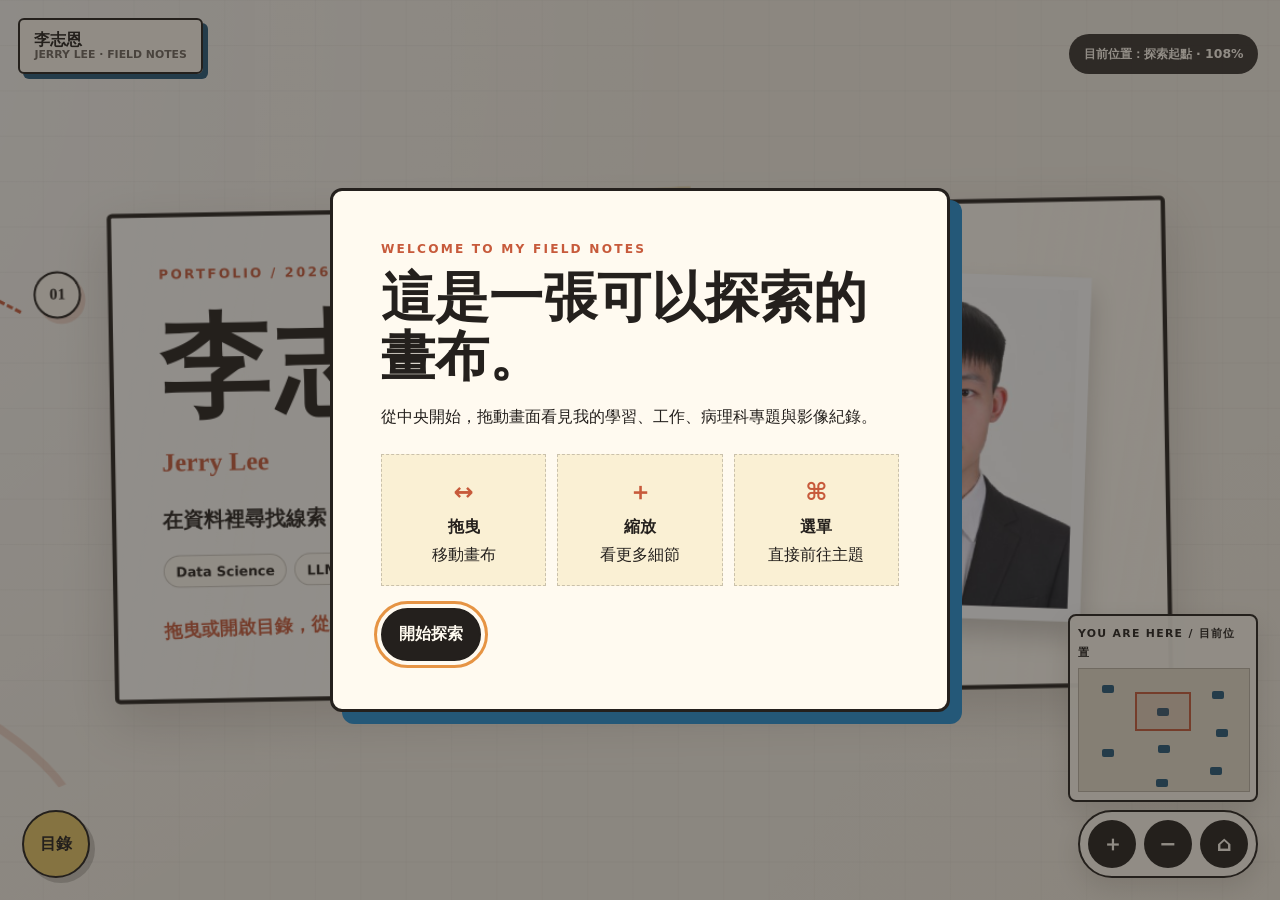
==== index.html @ 6b8eff3b "Update index.html" ====
<!doctype html>
<html lang="zh-Hant-TW" class="no-js">
  <head>
    <meta charset="utf-8">
    <meta name="viewport" content="width=device-width, initial-scale=1, viewport-fit=cover">
    <meta name="description" content="李志恩的個人作品網站，收錄資料科學、病理科 RAG 與 AI Agent 專題、工作經歷、ICDL 證照、攝影及空拍作品。">
    <meta name="theme-color" content="#f2ecde">
    <meta property="og:type" content="website">
    <meta property="og:locale" content="zh_TW">
    <meta property="og:title" content="李志恩｜資料科學、病理 RAG 與影像紀錄">
    <meta property="og:description" content="在一張自由探索的研究筆記中，認識李志恩的資料科學專題、經歷與攝影作品。">
    <meta property="og:url" content="https://jerrylee00125.github.io/myweb/">
    <meta property="og:image" content="https://jerrylee00125.github.io/myweb/images/og-portfolio.png">
    <meta name="twitter:card" content="summary_large_image">
    <title>李志恩｜自由探索筆記</title>
    <link rel="icon" href="images/icon.png" type="image/png">
    <link rel="preload" href="images/pic01.jpg" as="image">
    <link rel="stylesheet" href="assets/css/site.css">
    <script>document.documentElement.classList.remove('no-js');document.documentElement.classList.add('js');</script>
  </head>
  <body class="canvas-page">
    <a class="skip-link" href="#canvas-world">跳至主要內容</a>

    <noscript>
      <div class="hero-note" role="note">JavaScript 目前未啟用，以下內容會改以一般閱讀順序呈現。</div>
    </noscript>

    <div class="intro-modal" data-intro-modal role="dialog" aria-modal="true" aria-labelledby="intro-title" aria-hidden="true" inert>
      <section class="intro-card">
        <p class="eyebrow">Welcome to my field notes</p>
        <h2 id="intro-title">這是一張可以探索的畫布。</h2>
        <p>從中央開始，拖動畫面看見我的學習、工作、病理科專題與影像紀錄。</p>
        <div class="intro-gestures" aria-label="操作方式">
          <div><strong aria-hidden="true">↔</strong><span><b>拖曳</b><br>移動畫布</span></div>
          <div><strong aria-hidden="true">＋</strong><span><b>縮放</b><br>看更多細節</span></div>
          <div><strong aria-hidden="true">⌘</strong><span><b>選單</b><br>直接前往主題</span></div>
        </div>
        <div class="intro-actions">
          <button class="primary" type="button" data-intro-start>開始探索</button>
        </div>
      </section>
    </div>

    <a class="canvas-chrome brand-badge" href="index.html" aria-label="回到李志恩個人網站首頁">
      <strong>李志恩<small>JERRY LEE · FIELD NOTES</small></strong>
    </a>
    <p class="canvas-chrome canvas-status" data-canvas-status aria-live="polite">目前位置：首頁</p>

    <button class="canvas-chrome menu-toggle" type="button" data-menu-toggle aria-controls="canvas-drawer" aria-expanded="false">
      <span>目錄</span>
    </button>

    <button class="drawer-backdrop" type="button" data-drawer-backdrop aria-label="關閉目錄"></button>
    <nav class="canvas-drawer" id="canvas-drawer" data-canvas-drawer aria-label="探索目錄" aria-hidden="true" inert>
      <div class="drawer-head">
        <div>
          <p class="eyebrow">INDEX / 目錄</p>
          <h2>想先看哪裡？</h2>
        </div>
        <button class="drawer-close" type="button" data-drawer-close aria-label="關閉目錄">×</button>
      </div>
      <ul class="drawer-links">
        <li><a href="index.html" data-focus-target="home">探索起點</a></li>
        <li><a href="#about" data-focus-target="about">關於我</a></li>
        <li><a href="#work" data-focus-target="work">工作經歷</a></li>
        <li><a href="#credentials" data-focus-target="credentials">專業證照</a></li>
        <li><a href="#project" data-focus-target="project">病理科 RAG 專題</a></li>
        <li><a href="#photo" data-focus-target="photo">攝影紀實</a></li>
        <li><a href="#drone" data-focus-target="drone">空拍紀實</a></li>
        <li><a href="#contact" data-focus-target="contact">聯絡方式</a></li>
      </ul>
      <p class="drawer-tip">也可以使用方向鍵移動，按 Home 回到中央；按 Esc 關閉這張目錄。</p>
    </nav>

    <aside class="canvas-chrome minimap" aria-label="畫布小地圖">
      <strong>YOU ARE HERE / 目前位置</strong>
      <div class="minimap-world" data-minimap-world>
        <span class="minimap-viewport" data-minimap-viewport aria-hidden="true"></span>
      </div>
    </aside>

    <div class="canvas-chrome canvas-controls" aria-label="畫布縮放控制">
      <button type="button" data-zoom-in aria-label="放大畫布">＋</button>
      <button type="button" data-zoom-out aria-label="縮小畫布">−</button>
      <button type="button" data-reset-view aria-label="回到探索起點">⌂</button>
    </div>

    <main class="canvas-app" id="main-content">
      <div class="canvas-viewport" data-canvas-viewport tabindex="0" aria-label="可拖曳與縮放的個人作品探索畫布。使用方向鍵移動，加減鍵縮放。">
        <div class="canvas-world" id="canvas-world" data-canvas-world>
          <div class="canvas-decoration deco-title" aria-hidden="true">DATA × PEOPLE × IMAGES</div>
          <div class="canvas-decoration deco-line one" aria-hidden="true"></div>
          <div class="canvas-decoration deco-line two" aria-hidden="true"></div>
          <div class="canvas-decoration deco-paperclip" aria-hidden="true"></div>
          <div class="canvas-decoration deco-grid-scrap" aria-hidden="true"></div>
          <div class="canvas-decoration deco-stamp" aria-hidden="true"><span>DATA</span><b>IMAGE</b><span>ARCHIVE</span></div>
          <div class="canvas-decoration deco-ruler" aria-hidden="true"></div>
          <div class="canvas-decoration deco-thread" aria-hidden="true"></div>
          <div class="canvas-decoration deco-tabs" aria-hidden="true"><span></span><span></span><span></span></div>

          <section class="canvas-node home-node" data-canvas-node="home" data-node-title="探索起點">
            <div class="canvas-card hero-card">
              <div>
                <p class="eyebrow">Portfolio / 2026</p>
                <h1>李志恩</h1>
                <p class="latin-name">Jerry Lee</p>
                <p class="lead">在資料裡尋找線索，在鏡頭裡留下風景。</p>
                <ul class="tag-list" aria-label="主要領域">
                  <li>Data Science</li>
                  <li>LLM / RAG</li>
                  <li>AI Agent</li>
                  <li>Photography</li>
                </ul>
                <p class="hand-note" style="margin-top: 1.25rem;">拖曳或開啟目錄，從任一方向開始探索 ↗</p>
              </div>
              <figure class="hero-portrait">
                <img src="images/pic01.jpg" width="400" height="500" alt="李志恩個人正面照">
              </figure>
            </div>
            <a class="route-arrow route-arrow--about" href="#about" data-focus-target="about" aria-label="下一站：關於我">
              <span class="route-number" aria-hidden="true">01</span><span class="route-pointer" aria-hidden="true"></span>
            </a>
          </section>

          <section class="canvas-node about-node" id="about" data-canvas-node="about" data-node-title="關於我">
            <aside class="sticky-note note-about" aria-label="個人小檔案">SMALL PROFILE<br>ISFJ · 大四<br>PUDS</aside>
            <div class="canvas-card">
              <p class="eyebrow">01 / ABOUT ME</p>
              <h2>關於我</h2>
              <div class="about-grid">
                <div>
                  <p><b>我的核心優勢：</b></p>
                  <ul class="strength-list">
                    <li>熟悉程式開發，也具備文書處理與美編排版能力。</li>
                    <li>主動挖掘新技術與問題的解答。</li>
                    <li>重視細節，以耐心與責任感完成任務。</li>
                    <li>樂於協助他人，提供穩定可靠的團隊支援。</li>
                  </ul>
                <div class="canvas-actions">
                    <a class="cta-link" href="about.html">翻開完整自我介紹 <span aria-hidden="true">→</span></a>
                  </div>
                </div>
              </div>
            </div>
            <a class="route-arrow route-arrow--work" href="#work" data-focus-target="work" aria-label="下一站：工作經歷">
              <span class="route-number" aria-hidden="true">02</span><span class="route-pointer" aria-hidden="true"></span>
            </a>
          </section>

          <section class="canvas-node work-node" id="work" data-canvas-node="work" data-node-title="工作經歷">
            <div class="canvas-decoration deco-field-label" aria-hidden="true"><span>FIELD NOTES</span><strong>2026</strong></div>
            <aside class="sticky-note note-work" aria-label="工作整理筆記">每一份資料都有它應該被好好整理的位置。</aside>
            <div class="canvas-card">
              <p class="eyebrow">02 / EXPERIENCE</p>
              <h2>工作經歷</h2>
              <div class="timeline-mini">
                <article>
                  <time datetime="2025-07">2025.07 — 2025.08</time>
                  <h3>潮州地政事務所</h3>
                  <p>2025 屏東縣公部門暑期工讀，進行地籍資料整理、檔案校對與掃描，共 320 小時。</p>
                </article>
                <article>
                  <time datetime="2025-09">2025.09 — NOW</time>
                  <h3>靜宜大學職涯發展暨產業促進處</h3>
                  <p>協助活動、文書編輯、海報設計、資料歸檔與經費統計。</p>
                </article>
                <article>
                  <time datetime="2026-07">2026.07 — 2026.08</time>
                  <h3>潮州地政事務所</h3>
                  <p>2026 屏東縣公部門暑期工讀，協助地籍資料整理、檔案掃描與修復，共 320 小時。</p>
                </article>
              </div>
              <div class="canvas-actions">
                <a class="cta-link" href="work.html">查看工作筆記 <span aria-hidden="true">→</span></a>
              </div>
            </div>
            <a class="route-arrow route-arrow--credentials" href="#credentials" data-focus-target="credentials" aria-label="下一站：專業證照">
              <span class="route-number" aria-hidden="true">03</span><span class="route-pointer" aria-hidden="true"></span>
            </a>
          </section>

          <section class="canvas-node credentials-node" id="credentials" data-canvas-node="credentials" data-node-title="專業證照">
            <div class="canvas-card">
              <p class="eyebrow">03 / CERTIFICATE</p>
              <h2>ICDL 證照</h2>
              <div class="cert-stack" aria-hidden="true">
                <img src="images/ICDL_WORD.jpg" width="597" height="840" alt="">
                <img src="images/ICDL_EXCEL.jpg" width="488" height="689" alt="">
                <img src="images/ICDL_PPT.jpg" width="591" height="838" alt="">
              </div>
              <ul class="plain-list">
                <li>Word Processing</li>
                <li>Spreadsheets</li>
                <li>Presentation</li>
              </ul>
              <div class="canvas-actions">
                <a class="cta-link" href="icdl.html">檢視三張證照 <span aria-hidden="true">→</span></a>
              </div>
            </div>
            <a class="route-arrow route-arrow--project" href="#project" data-focus-target="project" aria-label="下一站：病理科專題">
              <span class="route-number" aria-hidden="true">04</span><span class="route-pointer" aria-hidden="true"></span>
            </a>
          </section>

          <section class="canvas-node project-node" id="project" data-canvas-node="project" data-node-title="病理科 RAG 專題" data-focus-offset-x="105" data-focus-offset-y="-80">
            <aside class="sticky-note note-two" aria-label="目前專注方向">
              CURRENT FOCUS<br><br>
              LLM + RAG + AI Agent<br>
              病理科檢索問答輔助系統
            </aside>
            <div class="canvas-card project-grid">
              <div>
                <p class="eyebrow">04 / GRADUATION PROJECT · IN PROGRESS</p>
                <h2>病理科檢索問答<br>輔助系統</h2>
                <p>本專題結合 RAG 檢索問答與 AI Agent，協助醫院病理科快速查找流程、表單與儀器資料。使用者只要用日常語言提問，系統會自動判斷需求、搜尋相關文件，並附上資料來源。</p>
                <ul class="tag-list" aria-label="專題技術">
                  <li>LLM</li><li>RAG</li><li>LangChain</li><li>AI Agent</li><li>Pathology</li>
                </ul>
                <div class="canvas-actions">
                  <a class="cta-link" href="https://github.com/Jerry-Lee-0125/RAG_Agent" target="_blank" rel="noopener noreferrer">前往 GitHub 專題 <span aria-hidden="true">↗</span></a>
                </div>
              </div>
            </div>
            <a class="route-arrow route-arrow--photo" href="#photo" data-focus-target="photo" aria-label="下一站：攝影紀實">
              <span class="route-number" aria-hidden="true">05</span><span class="route-pointer" aria-hidden="true"></span>
            </a>
          </section>

          <section class="canvas-node photo-node" id="photo" data-canvas-node="photo" data-node-title="攝影紀實">
            <div class="film-decoration photo-film-strip" aria-hidden="true">
              <span class="film-frame"></span>
              <span class="film-frame"></span>
              <span class="film-frame"></span>
            </div>
            <aside class="sticky-note note-photo" aria-label="攝影觀察筆記">LIGHT · PLACE · MOMENT</aside>
            <div class="canvas-card">
              <p class="eyebrow">05 / PHOTOGRAPHY</p>
              <h2>攝影紀實</h2>
              <p>平常除了寫程式，最喜歡的就是拿起相機四處拍照。這對我來說不只是興趣，更是一種觀察生活的方法。</p>
              <div class="photo-collage" aria-label="攝影作品精選">
                <img src="images/photo/005.jpg" width="333" height="500" loading="lazy" decoding="async" alt="攝影作品精選一">
                <img src="images/photo/011.jpg" width="500" height="750" loading="lazy" decoding="async" alt="攝影作品精選二">
                <img src="images/photo/016.jpg" width="333" height="500" loading="lazy" decoding="async" alt="攝影作品精選三">
              </div>
              <div class="canvas-actions">
                <a class="cta-link" href="photo.html">打開攝影作品 <span aria-hidden="true">→</span></a>
              </div>
            </div>
            <a class="route-arrow route-arrow--drone" href="#drone" data-focus-target="drone" aria-label="下一站：空拍紀實">
              <span class="route-number" aria-hidden="true">06</span><span class="route-pointer" aria-hidden="true"></span>
            </a>
          </section>

          <section class="canvas-node drone-node" id="drone" data-canvas-node="drone" data-node-title="空拍紀實">
            <div class="film-decoration film-tail" aria-hidden="true"><span></span><span></span><span></span><span></span></div>
            <aside class="sticky-note note-drone" aria-label="空拍觀察筆記">FROM ABOVE<br>換一個高度，看見熟悉的家鄉。</aside>
            <div class="canvas-card drone-card">
              <p class="eyebrow">06 / DRONE DOCUMENTARY</p>
              <h2>空拍紀實：<br>瞰見屏東</h2>
              <img class="drone-cover" src="images/pic05.jpg" width="889" height="500" loading="lazy" decoding="async" alt="空拍視角下的大鵬灣跨海大橋">
              <p>大學通識課〈無人機生態影像解析〉的成果。身為屏東人，我想用不一樣的角度看看家鄉。</p>
              <div class="canvas-actions">
                <a class="cta-link" href="drone_photography.html">閱讀空拍紀實 <span aria-hidden="true">→</span></a>
                <a class="text-link" href="https://youtu.be/XSK-LFojM4U?si=S8cscZqpw8Ih3vBh" target="_blank" rel="noopener noreferrer">觀看空拍影片 ↗</a>
              </div>
            </div>
            <a class="route-arrow route-arrow--contact" href="#contact" data-focus-target="contact" aria-label="下一站：聯絡方式">
              <span class="route-number" aria-hidden="true">07</span><span class="route-pointer" aria-hidden="true"></span>
            </a>
          </section>

          <section class="canvas-node contact-node" id="contact" data-canvas-node="contact" data-node-title="聯絡方式">
            <div class="canvas-card contact-grid">
              <div>
                <p class="eyebrow">07 / CONTACT</p>
                <h2>聯絡我</h2>
                <ul class="contact-list">
                  <li><span class="icon" aria-hidden="true">⌂</span><span>433303 臺中市沙鹿區臺灣大道 7 段 200 號 思高學苑<br>BOSCO Hall, 200, Sec. 7, Taiwan Boulevard, Shalu Dist., Taichung City 433303 Taiwan</span></li>
                  <li><span class="icon" aria-hidden="true">☎</span><a href="tel:+886911805297">0911-805-297</a></li>
                  <li><span class="icon" aria-hidden="true">✉</span><span><a href="mailto:lzhien85@gmail.com">lzhien85@gmail.com</a><br><a href="mailto:s1120566@o365st.pu.edu.tw">s1120566@o365st.pu.edu.tw</a></span></li>
                </ul>
              </div>
              <div>
                <p class="hand-note">Let's connect!</p>
                <ul class="social-list" style="margin-top:1rem;">
                  <li><a href="https://www.facebook.com/profile.php?id=100008253257148" target="_blank" rel="noopener noreferrer">Facebook <span aria-hidden="true">↗</span></a></li>
                  <li><a href="https://www.instagram.com/lzhien_0125/" target="_blank" rel="noopener noreferrer">Instagram <span aria-hidden="true">↗</span></a></li>
                  <li><a href="https://github.com/Jerry-Lee-0125" target="_blank" rel="noopener noreferrer">GitHub <span aria-hidden="true">↗</span></a></li>
                </ul>
                <p style="margin-top:2rem;color:var(--muted);font-size:.78rem;">© 2026 Jerry Lee.<br>Original portfolio design.</p>
              </div>
            </div>
          </section>
        </div>
      </div>
    </main>

    <script src="assets/js/site.js" defer></script>
  </body>
</html>
---- assets/css/site.css ----
:root {
  --paper: #f2ecde;
  --paper-light: #fffaf0;
  --ink: #24201d;
  --muted: #6f675f;
  --blue: #245878;
  --blue-deep: #173d58;
  --orange: #c75a3b;
  --olive: #78805a;
  --yellow: #e7c867;
  --line: rgba(36, 32, 29, 0.22);
  --shadow: 0 18px 48px rgba(61, 47, 33, 0.18);
  --shadow-soft: 0 10px 24px rgba(61, 47, 33, 0.14);
  --sans: "Noto Sans TC", "PingFang TC", "Microsoft JhengHei", system-ui, sans-serif;
  --hand: "Segoe Print", "Klee One", "DFKai-SB", cursive;
  color-scheme: light;
}

*,
*::before,
*::after {
  box-sizing: border-box;
}

html {
  min-width: 320px;
  background: var(--paper);
  scroll-behavior: smooth;
}

body {
  margin: 0;
  color: var(--ink);
  font-family: var(--sans);
  line-height: 1.75;
  background-color: var(--paper);
  background-image:
    repeating-linear-gradient(0deg, transparent 0 31px, rgba(36, 32, 29, 0.035) 31px 32px),
    repeating-linear-gradient(90deg, transparent 0 31px, rgba(36, 32, 29, 0.025) 31px 32px),
    radial-gradient(circle at 16% 10%, rgba(255, 255, 255, 0.8), transparent 36%),
    radial-gradient(circle at 82% 68%, rgba(190, 168, 121, 0.16), transparent 34%);
}

img {
  display: block;
  max-width: 100%;
}

a {
  color: inherit;
  text-decoration-thickness: 1px;
  text-underline-offset: 0.2em;
}

button,
a {
  -webkit-tap-highlight-color: transparent;
}

button,
input,
textarea,
select {
  font: inherit;
}

button {
  color: inherit;
}

:focus-visible {
  outline: 3px solid #e69444;
  outline-offset: 4px;
}

.skip-link {
  position: fixed;
  z-index: 20000;
  top: 12px;
  left: 12px;
  padding: 0.65rem 1rem;
  border: 2px solid var(--ink);
  border-radius: 999px;
  background: var(--paper-light);
  transform: translateY(-180%);
  transition: transform 0.2s ease;
}

.skip-link:focus {
  transform: translateY(0);
}

.eyebrow {
  margin: 0 0 0.45rem;
  color: var(--orange);
  font-size: 0.76rem;
  font-weight: 800;
  letter-spacing: 0.18em;
  text-transform: uppercase;
}

.hand-note {
  margin: 0;
  color: var(--orange);
  font-family: var(--hand);
  font-size: 1.05rem;
  font-weight: 700;
  line-height: 1.4;
  transform: rotate(-2deg);
}

.tag-list,
.chip-list,
.plain-list,
.social-list,
.detail-nav ul,
.drawer-links,
.contact-list {
  margin: 0;
  padding: 0;
  list-style: none;
}

.tag-list,
.chip-list {
  display: flex;
  flex-wrap: wrap;
  gap: 0.45rem;
}

.tag-list li,
.chip-list li,
.tag {
  display: inline-flex;
  align-items: center;
  min-height: 30px;
  padding: 0.3rem 0.65rem;
  border: 1px solid rgba(36, 32, 29, 0.22);
  border-radius: 999px;
  background: rgba(255, 250, 240, 0.8);
  font-size: 0.78rem;
  font-weight: 700;
  line-height: 1.25;
}

.cta-link,
.text-link,
.button-link {
  display: inline-flex;
  align-items: center;
  justify-content: center;
  min-height: 44px;
  gap: 0.45rem;
  font-weight: 800;
}

.cta-link,
.button-link {
  padding: 0.7rem 1rem;
  border: 2px solid var(--ink);
  border-radius: 999px;
  color: var(--paper-light);
  text-decoration: none;
  background: var(--ink);
  box-shadow: 3px 3px 0 var(--orange);
  transition: transform 0.2s ease, box-shadow 0.2s ease;
}

.cta-link:hover,
.button-link:hover {
  transform: translate(-2px, -2px);
  box-shadow: 6px 6px 0 var(--orange);
}

.text-link {
  color: var(--blue-deep);
  text-decoration-color: var(--orange);
  text-decoration-thickness: 2px;
}

.sr-only {
  position: absolute !important;
  width: 1px !important;
  height: 1px !important;
  padding: 0 !important;
  margin: -1px !important;
  overflow: hidden !important;
  clip: rect(0, 0, 0, 0) !important;
  white-space: nowrap !important;
  border: 0 !important;
}

/* Canvas homepage */

.canvas-page {
  width: 100%;
  height: 100dvh;
  overflow: hidden;
  overscroll-behavior: none;
}

.canvas-app,
.canvas-viewport {
  width: 100%;
  height: 100%;
}

.canvas-viewport {
  position: relative;
  overflow: hidden;
  overflow: clip;
  cursor: grab;
  touch-action: none;
  user-select: none;
}

.canvas-viewport.is-dragging {
  cursor: grabbing;
}

.canvas-world {
  --world-width: 3600px;
  --world-height: 2600px;
  position: absolute;
  top: 0;
  left: 0;
  width: var(--world-width);
  height: var(--world-height);
  transform-origin: 0 0;
  will-change: transform;
  background-color: #efe7d8;
  background-image:
    linear-gradient(rgba(255, 255, 255, 0.34), rgba(255, 255, 255, 0.34)),
    repeating-linear-gradient(0deg, transparent 0 41px, rgba(36, 32, 29, 0.055) 41px 42px),
    repeating-linear-gradient(90deg, transparent 0 41px, rgba(36, 32, 29, 0.04) 41px 42px),
    radial-gradient(circle at 23% 20%, rgba(255, 255, 255, 0.85), transparent 28%),
    radial-gradient(circle at 78% 72%, rgba(187, 151, 91, 0.2), transparent 32%);
}

.canvas-world.is-animating {
  transition: transform 0.82s cubic-bezier(0.22, 1, 0.36, 1);
}

.canvas-world::before,
.canvas-world::after {
  content: "";
  position: absolute;
  pointer-events: none;
}

.canvas-world::before {
  inset: 26px;
  border: 2px dashed rgba(36, 32, 29, 0.13);
  border-radius: 24px;
}

.canvas-world::after {
  right: 180px;
  top: 120px;
  width: 440px;
  height: 190px;
  border: 8px double rgba(36, 88, 120, 0.2);
  transform: rotate(4deg);
}

.canvas-node {
  position: absolute;
  left: var(--x);
  top: var(--y);
  width: var(--w);
  z-index: var(--z, 2);
  transform: rotate(var(--r, 0deg));
}

.canvas-card,
.paper-panel,
.note-card {
  position: relative;
  border: 1px solid rgba(36, 32, 29, 0.18);
  background: var(--paper-light);
  box-shadow: var(--shadow);
}

.canvas-card {
  padding: 2.1rem;
  border-radius: 5px;
}

.canvas-card::before,
.paper-panel::before,
.tape::before {
  content: "";
  position: absolute;
  z-index: 4;
  top: -19px;
  left: 50%;
  width: 112px;
  height: 38px;
  background: rgba(218, 198, 148, 0.68);
  border-left: 1px solid rgba(120, 102, 70, 0.2);
  border-right: 1px solid rgba(120, 102, 70, 0.2);
  transform: translateX(-50%) rotate(-2deg);
  clip-path: polygon(4% 5%, 96% 0, 100% 90%, 2% 100%);
}

.canvas-node h1,
.canvas-node h2,
.canvas-node h3 {
  margin-top: 0;
  line-height: 1.16;
}

.canvas-node h2 {
  margin-bottom: 1rem;
  color: var(--blue-deep);
  font-size: clamp(2rem, 3vw, 3.3rem);
  letter-spacing: -0.045em;
}

.canvas-node h3 {
  margin-bottom: 0.45rem;
}

.canvas-node p {
  margin: 0 0 1rem;
}

.home-node {
  --x: 1280px;
  --y: 690px;
  --w: 980px;
  --r: -1deg;
  --z: 5;
}

.about-node {
  --x: 210px;
  --y: 210px;
  --w: 820px;
  --r: -2.2deg;
}

.work-node {
  --x: 2540px;
  --y: 230px;
  --w: 790px;
  --r: 1.8deg;
}

.credentials-node {
  --x: 2730px;
  --y: 1050px;
  --w: 610px;
  --r: -1.5deg;
}

.project-node {
  --x: 1390px;
  --y: 1510px;
  --w: 820px;
  --r: 1deg;
  --z: 4;
}

.photo-node {
  --x: 170px;
  --y: 1450px;
  --w: 900px;
  --r: -1deg;
}

.drone-node {
  --x: 2440px;
  --y: 1820px;
  --w: 940px;
  --r: 1.5deg;
}

.contact-node {
  --x: 1180px;
  --y: 2250px;
  --w: 1140px;
  --r: -0.6deg;
  --z: 3;
}

.hero-card {
  display: grid;
  grid-template-columns: 1.25fr 0.75fr;
  gap: 2rem;
  align-items: center;
  padding: 2.7rem;
  border: 4px solid var(--ink);
  background:
    linear-gradient(100deg, rgba(255, 255, 255, 0.68), rgba(255, 250, 240, 0.92)),
    var(--paper-light);
}

.hero-card h1 {
  margin-bottom: 0.45rem;
  font-size: clamp(4.5rem, 8vw, 7.6rem);
  letter-spacing: 0.04em;
}

.hero-card .latin-name {
  margin-bottom: 1rem;
  color: var(--orange);
  font-family: var(--hand);
  font-size: 1.5rem;
  font-weight: 800;
}

.hero-card .lead {
  max-width: 36rem;
  font-size: 1.18rem;
  font-weight: 700;
}

.hero-portrait,
.polaroid {
  padding: 12px 12px 42px;
  background: #fff;
  box-shadow: 0 14px 25px rgba(36, 32, 29, 0.22);
}

.hero-portrait {
  width: min(260px, 100%);
  padding-bottom: 12px;
  justify-self: center;
  transform: rotate(3deg);
}

.hero-portrait img {
  width: 100%;
  height: auto;
  aspect-ratio: auto;
  object-fit: contain;
}

.hero-portrait figcaption,
.polaroid figcaption {
  padding-top: 0.7rem;
  font-family: var(--hand);
  font-weight: 700;
  text-align: center;
}

.about-grid,
.project-grid,
.contact-grid {
  display: grid;
  gap: 1.4rem;
}

.about-grid {
  grid-template-columns: minmax(0, 1fr);
  align-items: start;
}

.about-node .canvas-card > * {
  width: 100%;
  max-width: 650px;
  margin-inline: auto;
}

.canvas-actions {
  display: flex;
  flex-wrap: wrap;
  align-items: center;
  gap: 0.7rem;
  margin-top: 1.5rem;
}

.strength-list {
  margin: 0;
  padding-left: 1.2rem;
}

.strength-list li + li {
  margin-top: 0.6rem;
}

.timeline-mini {
  display: grid;
  gap: 1rem;
}

.timeline-mini article {
  position: relative;
  padding: 1rem 1rem 1rem 1.3rem;
  border-left: 6px solid var(--orange);
  background: rgba(231, 200, 103, 0.28);
}

.timeline-mini time {
  color: var(--blue-deep);
  font-size: 0.82rem;
  font-weight: 900;
}

.cert-stack {
  display: flex;
  justify-content: center;
  min-height: 270px;
  margin-bottom: 1rem;
}

.cert-stack img {
  width: 170px;
  height: 238px;
  border: 8px solid #fff;
  object-fit: cover;
  box-shadow: var(--shadow-soft);
}

.cert-stack img:nth-child(1) {
  transform: rotate(-7deg) translateX(35px);
}

.cert-stack img:nth-child(2) {
  z-index: 2;
  transform: translateY(18px);
}

.cert-stack img:nth-child(3) {
  transform: rotate(7deg) translateX(-35px);
}

.project-grid {
  grid-template-columns: minmax(0, 1fr);
  padding: 2.4rem;
}

.project-grid > div {
  width: 100%;
  max-width: 700px;
}

.photo-collage {
  display: grid;
  grid-template-columns: repeat(3, 1fr);
  gap: 0.7rem;
  align-items: center;
  margin-bottom: 1rem;
}

.photo-collage img {
  width: 100%;
  height: auto;
  border: 7px solid #fff;
  object-fit: contain;
  box-shadow: var(--shadow-soft);
}

.photo-collage img:nth-child(1) {
  transform: rotate(-4deg);
}

.photo-collage img:nth-child(2) {
  transform: translateY(22px) rotate(2deg);
}

.photo-collage img:nth-child(3) {
  transform: rotate(4deg);
}

.drone-card .drone-cover {
  width: 100%;
  height: 390px;
  margin-bottom: 1rem;
  border: 12px solid #fff;
  object-fit: cover;
  box-shadow: var(--shadow-soft);
}

.contact-grid {
  grid-template-columns: 1.4fr 0.6fr;
  align-items: start;
}

.contact-list {
  display: grid;
  gap: 0.65rem;
}

.contact-list li {
  display: grid;
  grid-template-columns: 1.7rem 1fr;
  gap: 0.6rem;
}

.contact-list .icon {
  color: var(--orange);
  font-weight: 900;
}

.social-list {
  display: grid;
  gap: 0.7rem;
}

.social-list a {
  display: flex;
  min-height: 44px;
  align-items: center;
  justify-content: space-between;
  padding: 0.65rem 0.85rem;
  border-bottom: 2px solid var(--ink);
  font-weight: 800;
  text-decoration: none;
}

.canvas-decoration {
  position: absolute;
  z-index: 1;
  pointer-events: none;
}

.deco-title {
  top: 80px;
  left: 1370px;
  color: rgba(36, 32, 29, 0.16);
  font-family: var(--hand);
  font-size: 5.8rem;
  font-weight: 900;
  letter-spacing: 0.04em;
  transform: rotate(-4deg);
}

.deco-line {
  width: 420px;
  height: 180px;
  border: 8px solid rgba(199, 90, 59, 0.2);
  border-right-color: transparent;
  border-bottom-color: transparent;
  border-radius: 50%;
}

.deco-line.one {
  top: 1120px;
  left: 850px;
  transform: rotate(22deg);
}

.deco-line.two {
  top: 1320px;
  right: 620px;
  transform: rotate(190deg);
}

.deco-paperclip {
  top: 180px;
  left: 1085px;
  width: 88px;
  height: 170px;
  border: 9px solid rgba(36, 88, 120, 0.22);
  border-bottom-color: transparent;
  border-radius: 48px 48px 32px 32px;
  transform: rotate(-14deg);
}

.deco-paperclip::after {
  content: "";
  position: absolute;
  inset: 13px 12px 18px;
  border: 5px solid rgba(36, 88, 120, 0.18);
  border-bottom-color: transparent;
  border-radius: 34px 34px 22px 22px;
}

.deco-field-label {
  top: -40px;
  right: 32px;
  left: auto;
  display: flex;
  width: 245px;
  min-height: 72px;
  align-items: center;
  justify-content: space-between;
  gap: 1rem;
  padding: 0.8rem 1.1rem;
  color: rgba(36, 32, 29, 0.62);
  background: rgba(231, 200, 103, 0.58);
  box-shadow: 8px 9px 18px rgba(36, 32, 29, 0.1);
  clip-path: polygon(2% 4%, 98% 0, 100% 88%, 95% 100%, 3% 94%, 0 18%);
  font-family: var(--hand);
  letter-spacing: 0.08em;
  transform: rotate(1deg);
}

.deco-field-label span {
  font-size: 1rem;
  font-weight: 800;
}

.deco-field-label strong {
  color: rgba(199, 90, 59, 0.68);
  font-size: 1.25rem;
}

.deco-grid-scrap {
  top: 1035px;
  left: 110px;
  width: 330px;
  height: 180px;
  background-color: rgba(255, 250, 240, 0.8);
  background-image:
    repeating-linear-gradient(0deg, transparent 0 27px, rgba(36, 88, 120, 0.1) 27px 28px),
    repeating-linear-gradient(90deg, transparent 0 27px, rgba(36, 88, 120, 0.08) 27px 28px);
  box-shadow: 10px 12px 24px rgba(36, 32, 29, 0.1);
  clip-path: polygon(1% 7%, 8% 3%, 16% 6%, 24% 2%, 34% 5%, 44% 1%, 56% 5%, 67% 2%, 79% 6%, 91% 2%, 100% 7%, 97% 96%, 88% 99%, 76% 96%, 63% 100%, 50% 96%, 37% 99%, 23% 96%, 11% 100%, 2% 95%);
  transform: rotate(-4deg);
}

.deco-grid-scrap::after {
  content: "";
  position: absolute;
  right: 28px;
  bottom: 38px;
  width: 190px;
  height: 4px;
  border-radius: 50%;
  background: rgba(199, 90, 59, 0.3);
  transform: rotate(-7deg);
}

.deco-stamp {
  top: 1740px;
  left: 1090px;
  display: grid;
  width: 150px;
  height: 150px;
  place-content: center;
  gap: 0.1rem;
  border: 7px double rgba(199, 90, 59, 0.28);
  border-radius: 50%;
  color: rgba(199, 90, 59, 0.38);
  box-shadow: inset 0 0 0 5px rgba(199, 90, 59, 0.07);
  font-family: var(--hand);
  font-size: 1rem;
  font-weight: 900;
  letter-spacing: 0.16em;
  line-height: 1.05;
  text-align: center;
  transform: rotate(8deg);
}

.deco-stamp b {
  font-size: 1.45rem;
}

.deco-ruler {
  top: 2250px;
  left: 120px;
  width: 780px;
  height: 76px;
  border: 2px solid rgba(142, 112, 60, 0.18);
  background-color: rgba(218, 198, 148, 0.46);
  background-image:
    repeating-linear-gradient(90deg, rgba(36, 32, 29, 0.24) 0 2px, transparent 2px 28px),
    linear-gradient(180deg, transparent 0 52%, rgba(36, 32, 29, 0.08) 52% 55%, transparent 55%);
  box-shadow: 8px 10px 18px rgba(36, 32, 29, 0.08);
  clip-path: polygon(1% 7%, 99% 0, 100% 92%, 0 100%);
  transform: rotate(1deg);
}

.deco-ruler::after {
  content: "0     1     2     3     4     5     6     7     8     9";
  position: absolute;
  inset: auto 18px 8px;
  overflow: hidden;
  color: rgba(36, 32, 29, 0.35);
  font-family: ui-monospace, "Cascadia Code", Consolas, monospace;
  font-size: 0.68rem;
  letter-spacing: 1.65rem;
  white-space: nowrap;
}

.deco-thread {
  top: 370px;
  left: 1100px;
  width: 120px;
  height: 250px;
  border-top: 5px dashed rgba(199, 90, 59, 0.25);
  border-radius: 50%;
  transform: rotate(4deg);
}

.deco-thread::before,
.deco-thread::after {
  content: "";
  position: absolute;
  width: 18px;
  height: 18px;
  border: 5px solid rgba(255, 250, 240, 0.78);
  border-radius: 50%;
  background: rgba(199, 90, 59, 0.48);
  box-shadow: 0 4px 7px rgba(36, 32, 29, 0.13);
}

.deco-thread::before {
  top: -10px;
  left: -5px;
}

.deco-thread::after {
  top: 92px;
  right: 12px;
}

.deco-tabs {
  top: 500px;
  left: 3380px;
  width: 145px;
  height: 350px;
}

.deco-tabs span {
  position: absolute;
  right: 0;
  width: 118px;
  height: 82px;
  border-radius: 5px 0 0 5px;
  box-shadow: -5px 7px 14px rgba(36, 32, 29, 0.08);
}

.deco-tabs span:nth-child(1) {
  top: 0;
  background: rgba(36, 88, 120, 0.2);
  transform: rotate(2deg);
}

.deco-tabs span:nth-child(2) {
  top: 96px;
  width: 138px;
  background: rgba(231, 200, 103, 0.45);
  transform: rotate(-1deg);
}

.deco-tabs span:nth-child(3) {
  top: 192px;
  width: 106px;
  background: rgba(199, 90, 59, 0.22);
  transform: rotate(3deg);
}

.route-arrow {
  --route-angle: 0deg;
  position: absolute;
  z-index: 5;
  display: flex;
  min-width: 126px;
  min-height: 52px;
  align-items: center;
  gap: 0.45rem;
  padding: 4px;
  color: var(--orange);
  font-family: var(--hand);
  font-weight: 900;
  text-decoration: none;
}

.route-number {
  position: relative;
  z-index: 1;
  display: grid;
  width: 44px;
  height: 44px;
  flex: 0 0 44px;
  place-items: center;
  border: 2px solid currentColor;
  border-radius: 50%;
  color: var(--ink);
  background: var(--paper-light);
  box-shadow: 4px 5px 0 rgba(199, 90, 59, 0.2);
  font-size: 0.92rem;
}

.route-pointer {
  position: relative;
  display: block;
  width: 68px;
  height: 44px;
  flex: 0 0 68px;
  transform: rotate(var(--route-angle));
  transform-origin: center;
}

.route-pointer::before {
  content: "";
  position: absolute;
  top: 50%;
  right: 10px;
  left: 1px;
  border-top: 3px dashed currentColor;
  transform: translateY(-50%) rotate(-2deg);
}

.route-pointer::after {
  content: "";
  position: absolute;
  top: 50%;
  right: 2px;
  width: 13px;
  height: 13px;
  border-top: 3px solid currentColor;
  border-right: 3px solid currentColor;
  transform: translateY(-50%) rotate(45deg);
}

.route-arrow:hover .route-number,
.route-arrow:focus-visible .route-number {
  color: var(--paper-light);
  background: var(--blue-deep);
}

.route-arrow--about {
  --route-angle: -150deg;
  top: 48px;
  left: -148px;
  flex-direction: row-reverse;
}

.route-arrow--work {
  top: 88px;
  right: -160px;
}

.route-arrow--credentials {
  --route-angle: 90deg;
  right: 28px;
  bottom: -78px;
}

.route-arrow--project {
  --route-angle: 180deg;
  bottom: -78px;
  left: 22px;
  flex-direction: row-reverse;
}

.route-arrow--photo {
  --route-angle: 180deg;
  top: 30px;
  left: -142px;
  flex-direction: row-reverse;
}

.route-arrow--drone {
  right: -142px;
  bottom: 24px;
}

.route-arrow--contact {
  --route-angle: 135deg;
  bottom: 300px;
  left: -116px;
  flex-direction: row-reverse;
}

.film-decoration {
  position: absolute;
  z-index: 1;
  box-sizing: border-box;
  pointer-events: none;
}

.photo-node > .canvas-card,
.drone-node > .canvas-card {
  z-index: 2;
}

.photo-film-strip {
  top: -116px;
  left: 24px;
  display: grid;
  width: 850px;
  height: 154px;
  grid-template-columns: repeat(3, minmax(0, 1fr));
  gap: 12px;
  padding: 25px 20px;
  border: 3px solid rgba(36, 32, 29, 0.72);
  background: #292724;
  box-shadow: 10px 14px 24px rgba(36, 32, 29, 0.16);
  transform: rotate(-2.5deg);
}

.photo-film-strip::before,
.photo-film-strip::after,
.film-tail::before,
.film-tail::after {
  content: "";
  position: absolute;
  background-color: transparent;
}

.photo-film-strip::before,
.photo-film-strip::after {
  right: 8px;
  left: 8px;
  height: 10px;
  background-image: repeating-linear-gradient(90deg, rgba(239, 231, 216, 0.92) 0 11px, transparent 11px 24px);
}

.photo-film-strip::before {
  top: 7px;
}

.photo-film-strip::after {
  bottom: 7px;
}

.film-frame {
  display: grid;
  min-width: 0;
  min-height: 0;
  place-items: center;
  overflow: hidden;
  border: 2px solid rgba(239, 231, 216, 0.64);
  background:
    linear-gradient(135deg, rgba(231, 200, 103, 0.08), transparent 48%),
    #11100f;
}

.film-tail {
  top: 92px;
  right: -96px;
  display: grid;
  width: 112px;
  height: 500px;
  grid-template-rows: repeat(4, minmax(0, 1fr));
  gap: 10px;
  padding: 18px 24px;
  border: 3px solid rgba(36, 32, 29, 0.72);
  background: #292724;
  box-shadow: 10px 14px 24px rgba(36, 32, 29, 0.14);
  transform: rotate(3deg);
}

.film-tail::before,
.film-tail::after {
  top: 8px;
  bottom: 8px;
  width: 10px;
  background-image: repeating-linear-gradient(0deg, rgba(239, 231, 216, 0.9) 0 11px, transparent 11px 24px);
}

.film-tail::before {
  left: 7px;
}

.film-tail::after {
  right: 7px;
}

.film-tail span {
  border: 2px solid rgba(239, 231, 216, 0.42);
  background: rgba(255, 250, 240, 0.06);
}

.sticky-note {
  position: absolute;
  z-index: 3;
  width: 310px;
  min-height: 240px;
  padding: 2.2rem 1.6rem 1.3rem;
  background: var(--yellow);
  box-shadow: var(--shadow-soft);
  font-family: var(--hand);
  font-size: 1.15rem;
  font-weight: 700;
  transform: rotate(var(--r, -3deg));
}

.sticky-note::before {
  content: "";
  position: absolute;
  top: -11px;
  left: 50%;
  width: 22px;
  height: 22px;
  border-radius: 50%;
  background: var(--orange);
  box-shadow: 0 5px 8px rgba(36, 32, 29, 0.26);
  transform: translateX(-50%);
}

.sticky-note.note-two {
  top: -115px;
  right: -210px;
  left: auto;
  width: 260px;
  min-height: 180px;
  padding: 1.7rem 1.35rem 1.1rem;
  --r: -4deg;
  background: #b8c6a2;
  font-size: 1rem;
}

.canvas-chrome {
  position: fixed;
  z-index: 1000;
}

.brand-badge {
  top: 18px;
  left: 18px;
  display: flex;
  min-height: 56px;
  align-items: center;
  gap: 0.8rem;
  padding: 0.65rem 0.9rem;
  border: 2px solid var(--ink);
  border-radius: 6px;
  color: var(--ink);
  text-decoration: none;
  background: rgba(255, 250, 240, 0.94);
  box-shadow: 5px 5px 0 var(--blue);
}

.brand-badge strong {
  line-height: 1.1;
}

.brand-badge small {
  display: block;
  color: var(--muted);
  font-size: 0.68rem;
  font-weight: 700;
}

.menu-toggle {
  bottom: 22px;
  left: 22px;
  display: inline-flex;
  width: 68px;
  height: 68px;
  align-items: center;
  justify-content: center;
  border: 2px solid var(--ink);
  border-radius: 50%;
  color: var(--ink);
  font-weight: 900;
  background: var(--yellow);
  box-shadow: 5px 5px 0 rgba(36, 32, 29, 0.22);
  cursor: pointer;
}

.canvas-controls {
  right: 22px;
  bottom: 22px;
  display: grid;
  grid-template-columns: repeat(3, 48px);
  gap: 8px;
  padding: 8px;
  border: 2px solid var(--ink);
  border-radius: 999px;
  background: rgba(255, 250, 240, 0.96);
  box-shadow: var(--shadow-soft);
}

.canvas-controls button {
  display: grid;
  width: 48px;
  height: 48px;
  place-items: center;
  border: 0;
  border-radius: 50%;
  color: var(--paper-light);
  font-size: 1.3rem;
  font-weight: 900;
  background: var(--ink);
  cursor: pointer;
}

.canvas-controls button:disabled {
  opacity: 0.35;
  cursor: not-allowed;
}

.canvas-status {
  top: 22px;
  right: 22px;
  max-width: 260px;
  padding: 0.55rem 0.9rem;
  border-radius: 999px;
  color: var(--paper-light);
  font-size: 0.78rem;
  font-weight: 800;
  background: rgba(36, 32, 29, 0.9);
}

.canvas-drawer {
  position: fixed;
  z-index: 1500;
  inset: 0 auto 0 0;
  width: min(410px, 88vw);
  padding: 2rem;
  border-right: 3px solid var(--ink);
  background:
    repeating-linear-gradient(0deg, transparent 0 34px, rgba(36, 32, 29, 0.05) 34px 35px),
    var(--paper-light);
  box-shadow: 30px 0 80px rgba(36, 32, 29, 0.28);
  transform: translateX(-110%);
  visibility: hidden;
  transition: transform 0.38s ease, visibility 0.38s;
}

.canvas-drawer.is-open {
  transform: translateX(0);
  visibility: visible;
}

.drawer-head {
  display: flex;
  align-items: center;
  justify-content: space-between;
  gap: 1rem;
  margin-bottom: 1.5rem;
  padding-bottom: 1rem;
  border-bottom: 3px solid var(--ink);
}

.drawer-head h2 {
  margin: 0;
  font-size: 2rem;
}

.drawer-close,
.modal-close,
.lightbox-close,
.lightbox-nav {
  display: grid;
  min-width: 44px;
  min-height: 44px;
  place-items: center;
  border: 2px solid currentColor;
  border-radius: 50%;
  background: transparent;
  cursor: pointer;
}

.drawer-links {
  display: grid;
  gap: 0.35rem;
}

.drawer-links a {
  display: flex;
  min-height: 48px;
  align-items: center;
  justify-content: space-between;
  padding: 0.55rem 0.75rem;
  border-bottom: 1px solid var(--line);
  font-size: 1rem;
  font-weight: 800;
  text-decoration: none;
}

.drawer-links a::after {
  content: "↗";
  color: var(--orange);
}

.drawer-links a[aria-current="location"] {
  color: var(--paper-light);
  background: var(--blue);
}

.drawer-tip {
  margin-top: 2rem;
  padding: 1rem;
  background: rgba(231, 200, 103, 0.34);
  font-family: var(--hand);
  font-weight: 700;
}

.drawer-backdrop {
  position: fixed;
  z-index: 1400;
  inset: 0;
  border: 0;
  opacity: 0;
  visibility: hidden;
  background: rgba(36, 32, 29, 0.36);
  transition: opacity 0.3s ease, visibility 0.3s;
}

.drawer-backdrop.is-open {
  opacity: 1;
  visibility: visible;
}

.minimap {
  right: 22px;
  bottom: 98px;
  width: 190px;
  padding: 8px;
  border: 2px solid var(--ink);
  border-radius: 8px;
  background: rgba(255, 250, 240, 0.96);
  box-shadow: var(--shadow-soft);
}

.minimap strong {
  display: block;
  margin-bottom: 0.35rem;
  font-size: 0.68rem;
  letter-spacing: 0.12em;
}

.minimap-world {
  position: relative;
  width: 172px;
  aspect-ratio: 36 / 26;
  overflow: hidden;
  border: 1px solid var(--line);
  background: #e8dfce;
  cursor: crosshair;
}

.minimap-node {
  position: absolute;
  width: 12px;
  height: 8px;
  border-radius: 2px;
  background: var(--blue);
  transform: translate(-50%, -50%);
}

.minimap-viewport {
  position: absolute;
  min-width: 8px;
  min-height: 6px;
  border: 2px solid var(--orange);
  background: rgba(199, 90, 59, 0.12);
  pointer-events: none;
}

.intro-modal {
  position: fixed;
  z-index: 10000;
  inset: 0;
  display: grid;
  place-items: center;
  padding: 1.25rem;
  opacity: 0;
  visibility: hidden;
  background: rgba(36, 32, 29, 0.5);
  transition: opacity 0.3s ease, visibility 0.3s;
}

.intro-modal.is-open {
  opacity: 1;
  visibility: visible;
}

.intro-card {
  position: relative;
  width: min(620px, 100%);
  padding: clamp(1.5rem, 4vw, 3rem);
  border: 3px solid var(--ink);
  border-radius: 12px;
  background: var(--paper-light);
  box-shadow: 12px 12px 0 var(--blue);
}

.intro-card h2 {
  margin: 0 0 0.75rem;
  font-size: clamp(2rem, 5vw, 3.4rem);
  line-height: 1.1;
}

.intro-gestures {
  display: grid;
  grid-template-columns: repeat(3, 1fr);
  gap: 0.7rem;
  margin: 1.4rem 0;
}

.intro-gestures div {
  padding: 1rem 0.7rem;
  border: 1px dashed var(--line);
  text-align: center;
  background: rgba(231, 200, 103, 0.2);
}

.intro-gestures strong {
  display: block;
  color: var(--orange);
  font-size: 1.5rem;
}

.intro-actions {
  display: flex;
  flex-wrap: wrap;
  gap: 0.7rem;
}

.intro-actions button {
  min-height: 46px;
  padding: 0.65rem 1rem;
  border: 2px solid var(--ink);
  border-radius: 999px;
  font-weight: 800;
  background: transparent;
  cursor: pointer;
}

.intro-actions .primary {
  color: var(--paper-light);
  background: var(--ink);
}

/* Detail pages */

.detail-page {
  min-height: 100dvh;
  overflow-x: hidden;
}

body.lightbox-open {
  overflow: hidden;
}

.detail-header {
  position: sticky;
  z-index: 1000;
  top: 0;
  display: flex;
  min-height: 72px;
  align-items: center;
  justify-content: space-between;
  gap: 1rem;
  padding: 0.7rem clamp(1rem, 4vw, 3rem);
  border-bottom: 2px solid var(--ink);
  background: rgba(255, 250, 240, 0.93);
  backdrop-filter: blur(14px);
}

.detail-brand {
  display: inline-flex;
  align-items: center;
  gap: 0.7rem;
  font-weight: 900;
  text-decoration: none;
}

.detail-brand .mark {
  display: grid;
  width: 42px;
  height: 42px;
  place-items: center;
  border: 2px solid var(--ink);
  border-radius: 50%;
  color: var(--paper-light);
  background: var(--blue);
}

.detail-nav ul {
  display: flex;
  flex-wrap: wrap;
  justify-content: flex-end;
  gap: 0.25rem 1rem;
}

.detail-nav a {
  display: inline-flex;
  min-height: 44px;
  align-items: center;
  color: var(--muted);
  font-size: 0.88rem;
  font-weight: 800;
  text-decoration: none;
}

.detail-nav a:hover,
.detail-nav a[aria-current="page"] {
  color: var(--orange);
}

.detail-menu-toggle {
  display: none;
  min-width: 44px;
  min-height: 44px;
  border: 2px solid var(--ink);
  border-radius: 50%;
  font-weight: 900;
  background: var(--yellow);
}

.detail-main {
  position: relative;
  width: min(1220px, calc(100% - 2rem));
  margin: 0 auto;
  padding: 4rem 0 6rem;
}

.detail-hero {
  position: relative;
  display: grid;
  min-height: 420px;
  grid-template-columns: 1.1fr 0.9fr;
  gap: 3rem;
  align-items: center;
  margin-bottom: 4rem;
  padding: clamp(2rem, 5vw, 4rem);
  border: 3px solid var(--ink);
  background: var(--paper-light);
  box-shadow: 12px 12px 0 var(--blue);
}

.detail-hero::before {
  content: "";
  position: absolute;
  top: -18px;
  left: 12%;
  width: 140px;
  height: 38px;
  background: rgba(218, 198, 148, 0.72);
  transform: rotate(-3deg);
}

.detail-hero h1 {
  margin: 0 0 1rem;
  font-size: clamp(3rem, 8vw, 7.4rem);
  line-height: 0.98;
  letter-spacing: -0.07em;
}

.detail-hero .lead {
  font-size: 1.12rem;
  font-weight: 650;
}

.hero-note {
  padding: 1.5rem;
  background: var(--yellow);
  box-shadow: var(--shadow-soft);
  font-family: var(--hand);
  font-size: 1.2rem;
  font-weight: 700;
  transform: rotate(2deg);
}

.hero-image-note {
  padding: 12px 12px 44px;
  background: #fff;
  box-shadow: var(--shadow);
  transform: rotate(2deg);
}

.hero-image-note img {
  width: 100%;
  max-height: 440px;
  object-fit: cover;
}

.photo-hero-image img,
.drone-hero-image img {
  width: 100%;
  height: auto;
  max-height: none;
  object-fit: contain;
}

.hero-image-note figcaption {
  padding-top: 0.7rem;
  font-family: var(--hand);
  font-weight: 700;
  text-align: center;
}

.section-title {
  display: flex;
  align-items: center;
  gap: 1rem;
  margin: 0 0 2rem;
  color: var(--blue-deep);
  font-size: clamp(2rem, 5vw, 3.6rem);
  line-height: 1.1;
  letter-spacing: -0.04em;
}

.section-title::after {
  content: "";
  flex: 1;
  height: 4px;
  background: var(--orange);
  transform: rotate(-1deg);
}

.detail-section {
  margin: 0 0 5rem;
}

.paper-grid {
  display: grid;
  grid-template-columns: repeat(2, minmax(0, 1fr));
  gap: 1.5rem;
}

.paper-panel {
  padding: clamp(1.4rem, 3vw, 2.3rem);
  border-radius: 5px;
}

.paper-panel h2,
.paper-panel h3 {
  margin-top: 0;
  color: var(--blue-deep);
}

.paper-panel:nth-child(even) {
  transform: rotate(0.8deg);
}

.paper-panel:nth-child(odd) {
  transform: rotate(-0.5deg);
}

.profile-facts {
  display: grid;
  grid-template-columns: repeat(2, minmax(0, 1fr));
  gap: 0.8rem;
  margin: 0;
}

.profile-facts div {
  padding: 0.8rem;
  border-bottom: 1px dashed var(--line);
}

.profile-facts dt {
  color: var(--orange);
  font-size: 0.75rem;
  font-weight: 900;
  letter-spacing: 0.08em;
}

.profile-facts dd {
  margin: 0.2rem 0 0;
  font-weight: 700;
}

.education-list {
  display: grid;
  gap: 0.8rem;
  margin: 0;
  padding-left: 1.4rem;
}

.timeline {
  position: relative;
  max-width: 1000px;
  margin: 0 auto;
}

.timeline::before {
  content: "";
  position: absolute;
  top: 0;
  bottom: 0;
  left: 28px;
  width: 5px;
  background: var(--orange);
}

.timeline-entry {
  position: relative;
  margin-left: 72px;
  padding: 0 0 4rem;
}

.timeline-entry::before {
  content: "";
  position: absolute;
  top: 18px;
  left: -56px;
  width: 25px;
  height: 25px;
  border: 5px solid var(--paper);
  border-radius: 50%;
  background: var(--blue);
  box-shadow: 0 0 0 2px var(--ink);
}

.timeline-entry time {
  display: inline-flex;
  margin-bottom: 0.8rem;
  padding: 0.3rem 0.7rem;
  color: var(--paper-light);
  font-size: 0.82rem;
  font-weight: 900;
  background: var(--ink);
}

.work-photo-grid {
  display: grid;
  grid-template-columns: repeat(2, minmax(0, 1fr));
  gap: 1rem;
  margin-top: 1.5rem;
}

.work-photo-grid figure {
  margin: 0;
  padding: 9px 9px 22px;
  background: #fff;
  box-shadow: var(--shadow-soft);
}

.work-photo-grid img {
  width: 100%;
  height: auto;
  max-height: none;
  aspect-ratio: auto;
  object-fit: contain;
}

.work-photo-grid figcaption {
  padding: 0.8rem 0.35rem 0;
  font-weight: 800;
}

.certificate-grid {
  display: grid;
  grid-template-columns: repeat(3, minmax(0, 1fr));
  gap: 1.5rem;
}

.certificate-card {
  position: relative;
  padding: 1rem 1rem 1.5rem;
  border: 0;
  color: inherit;
  text-align: left;
  background: #fff;
  box-shadow: var(--shadow);
  cursor: zoom-in;
  transition: transform 0.25s ease;
}

.certificate-card:hover {
  transform: translateY(-8px);
}

.certificate-card img {
  width: 100%;
  height: auto;
  aspect-ratio: auto;
  object-fit: contain;
  background: transparent;
}

.certificate-card h2 {
  margin: 1rem 0 0.2rem;
  font-size: 1.15rem;
}

.certificate-card p {
  margin: 0;
  color: var(--muted);
}

.gallery-intro {
  display: flex;
  align-items: center;
  justify-content: space-between;
  gap: 1.5rem;
  margin-bottom: 2rem;
}

.photo-gallery {
  columns: 4 220px;
  column-gap: 1rem;
}

.gallery-item {
  display: inline-block;
  width: 100%;
  margin: 0 0 1rem;
  padding: 8px 8px 12px;
  break-inside: avoid;
  border: 0;
  color: inherit;
  text-align: left;
  background: #fff;
  box-shadow: var(--shadow-soft);
  cursor: zoom-in;
}

.gallery-item:nth-child(4n + 1) {
  transform: rotate(-0.8deg);
}

.gallery-item:nth-child(4n + 3) {
  transform: rotate(0.8deg);
}

.gallery-item img {
  width: 100%;
  height: auto;
}

.gallery-item span {
  display: block;
  padding: 0.6rem 0.35rem 0.15rem;
  color: var(--muted);
  font-size: 0.78rem;
  font-weight: 700;
}

.video-frame {
  position: relative;
  overflow: hidden;
  aspect-ratio: 16 / 9;
  border: 12px solid #fff;
  background: #111;
  box-shadow: var(--shadow);
  transform: rotate(-0.6deg);
}

.video-frame iframe {
  width: 100%;
  height: 100%;
  border: 0;
}

.location-grid {
  display: grid;
  grid-template-columns: repeat(2, minmax(0, 1fr));
  gap: 1.5rem;
}

.location-card {
  overflow: hidden;
  border: 1px solid var(--line);
  background: var(--paper-light);
  box-shadow: var(--shadow-soft);
}

.location-card:nth-child(3n + 2) {
  transform: rotate(0.6deg);
}

.location-card img {
  width: 100%;
  aspect-ratio: 16 / 9;
  object-fit: cover;
}

.location-card .copy {
  padding: 1.3rem;
}

.location-card h2 {
  margin: 0 0 0.6rem;
  color: var(--blue-deep);
  font-size: 1.35rem;
}

.location-card p {
  margin: 0;
  color: #4f4943;
  font-size: 0.94rem;
}

.site-footer {
  position: relative;
  padding: 4rem max(1rem, calc((100% - 1160px) / 2));
  border-top: 3px solid var(--ink);
  color: var(--paper-light);
  background: var(--ink);
}

.site-footer-grid {
  display: grid;
  grid-template-columns: 1.4fr 0.6fr;
  gap: 3rem;
}

.site-footer h2 {
  margin-top: 0;
  font-size: clamp(2rem, 5vw, 3.4rem);
}

.site-footer a {
  color: var(--paper-light);
}

.site-footer .contact-list .icon {
  color: var(--yellow);
}

.copyright {
  margin: 2.5rem 0 0;
  padding-top: 1rem;
  border-top: 1px solid rgba(255, 255, 255, 0.2);
  color: rgba(255, 255, 255, 0.7);
  font-size: 0.78rem;
}

.lightbox {
  position: fixed;
  z-index: 12000;
  inset: 0;
  display: grid;
  grid-template-columns: 60px minmax(0, 1fr) 60px;
  align-items: center;
  gap: 1rem;
  margin: 0;
  padding: 1.5rem;
  border: 0;
  width: 100%;
  height: 100%;
  max-width: none;
  max-height: none;
  color: var(--paper-light);
  background: rgba(24, 22, 20, 0.94);
}

.lightbox:not([open]) {
  display: none;
}

.lightbox::backdrop {
  background: rgba(24, 22, 20, 0.94);
}

.lightbox-figure {
  display: grid;
  max-width: min(1100px, 100%);
  max-height: calc(100dvh - 4rem);
  justify-self: center;
  margin: 0;
}

.lightbox img {
  max-height: calc(100dvh - 8rem);
  justify-self: center;
  object-fit: contain;
}

.lightbox figcaption {
  padding-top: 0.7rem;
  text-align: center;
}

.lightbox-close {
  position: absolute;
  top: 1rem;
  right: 1rem;
}

.lightbox-nav {
  color: var(--paper-light);
  font-size: 1.7rem;
}

.lightbox-nav:disabled {
  opacity: 0.25;
}

.no-js .canvas-page {
  height: auto;
  overflow: auto;
}

.no-js .canvas-viewport {
  height: auto;
  overflow: visible;
  cursor: auto;
  touch-action: auto;
}

.no-js .canvas-world {
  position: relative;
  display: grid;
  width: auto;
  height: auto;
  gap: 2rem;
  padding: 7rem 1rem 4rem;
  transform: none !important;
}

.no-js .canvas-node,
.no-js .sticky-note,
.no-js .canvas-decoration {
  position: relative;
  top: auto;
  right: auto;
  bottom: auto;
  left: auto;
  width: min(100%, 900px);
  justify-self: center;
}

.no-js .route-arrow {
  position: relative;
  top: auto;
  right: auto;
  bottom: auto;
  left: auto;
  width: max-content;
  margin: 1rem auto 0;
}

.no-js .film-decoration {
  display: none;
}

.no-js .canvas-chrome,
.no-js .canvas-drawer,
.no-js .drawer-backdrop,
.no-js .intro-modal,
.no-js .minimap {
  display: none;
}

.no-js .detail-nav {
  position: static;
  width: auto;
  padding: 0;
  border: 0;
  box-shadow: none;
  transform: none;
  visibility: visible;
}

.no-js .detail-menu-toggle {
  display: none;
}

@media (max-width: 1100px) {
  .canvas-world {
    --world-width: 1600px;
    --world-height: 4300px;
  }

  .home-node {
    --x: 310px;
    --y: 160px;
    --w: 980px;
  }

  .about-node {
    --x: 110px;
    --y: 900px;
    --w: 760px;
  }

  .work-node {
    --x: 760px;
    --y: 1120px;
    --w: 720px;
  }

  .credentials-node {
    --x: 110px;
    --y: 1770px;
    --w: 600px;
  }

  .project-node {
    --x: 410px;
    --y: 2350px;
    --w: 780px;
  }

  .photo-node {
    --x: 70px;
    --y: 3050px;
    --w: 700px;
  }

  .drone-node {
    --x: 830px;
    --y: 3050px;
    --w: 700px;
  }

  .contact-node {
    --x: 280px;
    --y: 3740px;
    --w: 1040px;
  }

  .deco-title {
    top: 60px;
    left: 80px;
  }

  .sticky-note.note-two {
    top: -110px;
    right: 30px;
    left: auto;
    width: 235px;
    min-height: 165px;
    padding: 1.5rem 1.1rem 1rem;
    font-size: 0.92rem;
  }

  .deco-field-label,
  .deco-grid-scrap,
  .deco-tabs {
    display: none;
  }

  .deco-paperclip {
    top: 800px;
    left: 1450px;
    width: 70px;
    height: 140px;
  }

  .deco-stamp {
    top: 2870px;
    left: 600px;
  }

  .deco-ruler {
    top: 2800px;
    left: 80px;
    width: 360px;
  }

  .deco-thread {
    top: 2070px;
    left: 900px;
    width: 500px;
    height: 210px;
  }

  .route-arrow {
    min-width: 96px;
    min-height: 44px;
    gap: 0.25rem;
    padding: 0;
  }

  .route-pointer {
    width: 44px;
    flex-basis: 44px;
  }

  .route-arrow--about {
    --route-angle: 135deg;
    top: auto;
    bottom: -66px;
    left: 120px;
  }

  .route-arrow--work {
    top: 28%;
    right: -120px;
  }

  .route-arrow--credentials {
    --route-angle: 135deg;
    right: auto;
    bottom: -66px;
    left: 40px;
    flex-direction: row-reverse;
  }

  .route-arrow--project {
    --route-angle: 45deg;
    right: -100px;
    bottom: 34px;
    left: auto;
    flex-direction: row;
  }

  .route-arrow--photo {
    --route-angle: 135deg;
    top: auto;
    bottom: -66px;
    left: 42px;
  }

  .route-arrow--drone {
    right: 20px;
    bottom: -66px;
  }

  .route-arrow--contact {
    top: -70px;
    bottom: auto;
    left: 70px;
  }

  .photo-film-strip {
    top: -120px;
    left: 20px;
    width: 500px;
    height: 112px;
    gap: 8px;
    padding: 21px 15px;
  }

  .film-tail {
    display: none;
  }

  .detail-header {
    align-items: flex-start;
  }

  .detail-nav {
    position: fixed;
    z-index: 1200;
    top: 72px;
    right: 0;
    display: none;
    width: min(360px, 88vw);
    padding: 1rem;
    border: 2px solid var(--ink);
    background: var(--paper-light);
    box-shadow: var(--shadow);
    transform: none;
    visibility: visible;
  }

  .detail-nav.is-open {
    display: block;
  }

  .detail-nav ul {
    display: grid;
  }

  .detail-menu-toggle {
    display: inline-grid;
    place-items: center;
  }
}

@media (max-width: 767px) {
  .canvas-world {
    --world-width: 760px;
    --world-height: 9000px;
  }

  .canvas-node {
    font-size: 1.35rem;
  }

  .home-node { --x: 80px; --y: 180px; --w: 600px; }
  .about-node { --x: 80px; --y: 1450px; --w: 600px; }
  .work-node { --x: 80px; --y: 2750px; --w: 600px; }
  .credentials-node { --x: 80px; --y: 3800px; --w: 600px; }
  .project-node { --x: 80px; --y: 4750px; --w: 600px; }
  .photo-node { --x: 80px; --y: 5950px; --w: 600px; }
  .drone-node { --x: 80px; --y: 7000px; --w: 600px; }
  .contact-node { --x: 80px; --y: 8050px; --w: 600px; }

  .hero-portrait {
    width: min(260px, 100%);
    justify-self: center;
  }

  .sticky-note,
  .canvas-decoration,
  .route-arrow,
  .film-decoration {
    display: none;
  }

  .canvas-status,
  .minimap {
    display: none;
  }

  .brand-badge {
    min-height: 48px;
    padding: 0.45rem 0.7rem;
  }

  .brand-badge small {
    display: none;
  }

  .canvas-controls {
    right: 12px;
    bottom: 12px;
    grid-template-columns: repeat(3, 44px);
    gap: 4px;
    padding: 5px;
  }

  .canvas-controls button {
    width: 44px;
    height: 44px;
  }

  .menu-toggle {
    bottom: 12px;
    left: 12px;
    width: 56px;
    height: 56px;
  }

  .intro-gestures {
    grid-template-columns: 1fr;
  }

  .intro-gestures div {
    display: flex;
    align-items: center;
    gap: 1rem;
    text-align: left;
  }

  .intro-gestures strong {
    min-width: 36px;
  }

  .hero-card,
  .project-grid,
  .contact-grid,
  .about-grid {
    grid-template-columns: 1fr;
  }

  .detail-header {
    min-height: 64px;
  }

  .detail-nav {
    top: 64px;
  }

  .detail-main {
    padding-top: 2.5rem;
  }

  .detail-hero {
    min-height: 0;
    grid-template-columns: 1fr;
    gap: 2rem;
    margin-bottom: 3rem;
    padding: 2rem 1.2rem;
  }

  .detail-hero h1 {
    font-size: clamp(3rem, 17vw, 5rem);
  }

  .paper-grid,
  .certificate-grid,
  .location-grid,
  .site-footer-grid {
    grid-template-columns: 1fr;
  }

  .profile-facts,
  .work-photo-grid {
    grid-template-columns: 1fr;
  }

  .certificate-card,
  .certificate-card:nth-child(1),
  .certificate-card:nth-child(2),
  .certificate-card:nth-child(3) {
    transform: none;
  }

  .gallery-intro {
    display: block;
  }

  .timeline::before {
    left: 18px;
  }

  .timeline-entry {
    margin-left: 52px;
  }

  .timeline-entry::before {
    left: -46px;
  }

  .lightbox {
    grid-template-columns: 44px minmax(0, 1fr) 44px;
    gap: 0.35rem;
    padding: 0.75rem;
  }

  .lightbox-nav {
    min-width: 40px;
    min-height: 40px;
  }
}

@media (prefers-reduced-motion: reduce) {
  *,
  *::before,
  *::after {
    scroll-behavior: auto !important;
    animation-duration: 0.01ms !important;
    animation-iteration-count: 1 !important;
    transition-duration: 0.01ms !important;
  }
}
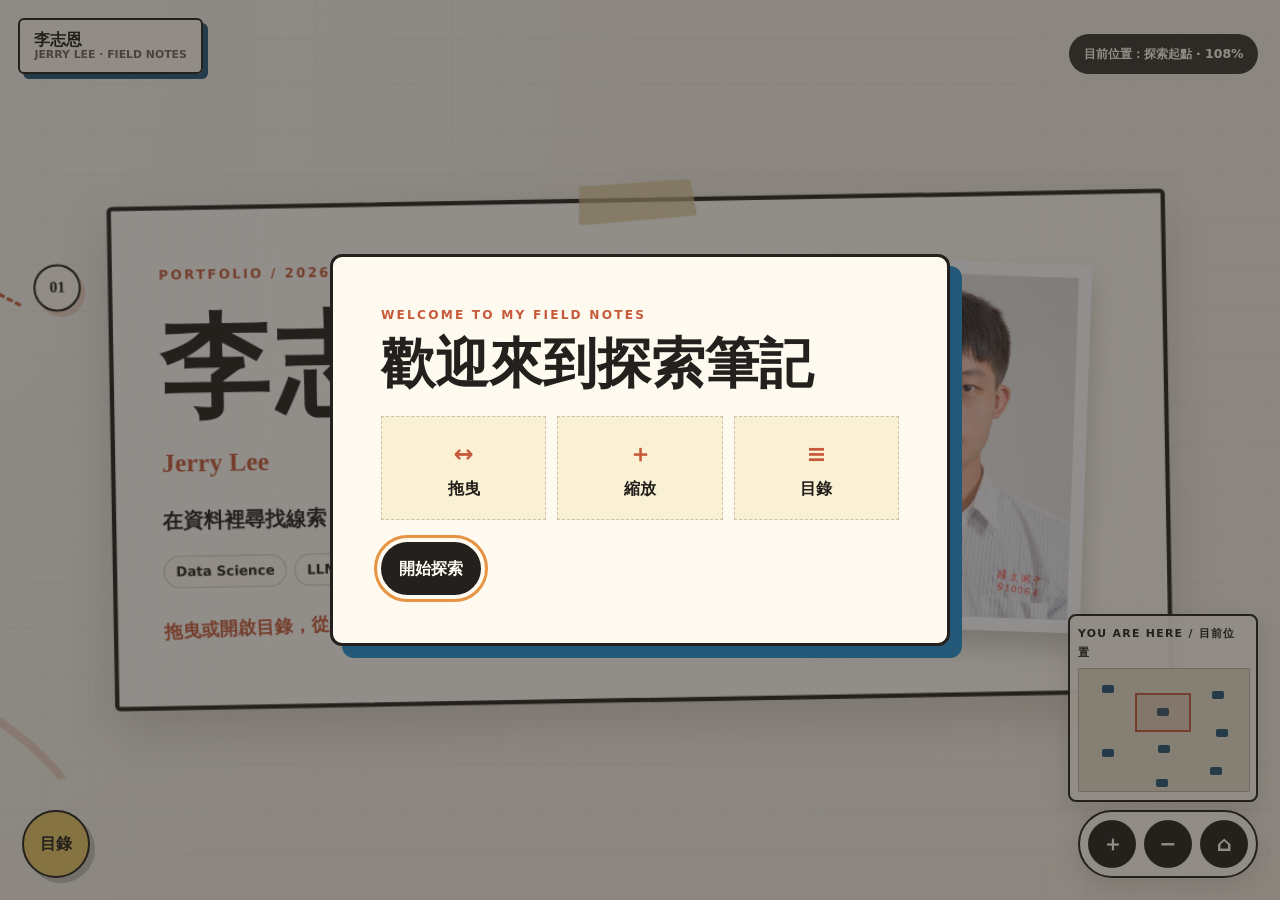
==== commit 57609703: "Update index.html" ====
--- a/index.html
+++ b/index.html
@@ -28,12 +28,12 @@
     <div class="intro-modal" data-intro-modal role="dialog" aria-modal="true" aria-labelledby="intro-title" aria-hidden="true" inert>
       <section class="intro-card">
         <p class="eyebrow">Welcome to my field notes</p>
-        <h2 id="intro-title">這是一張可以探索的畫布。</h2>
-        <p>從中央開始，拖動畫面看見我的學習、工作、病理科專題與影像紀錄。</p>
+        <h2 id="intro-title">歡迎來到探索筆記</h2>
+        
         <div class="intro-gestures" aria-label="操作方式">
-          <div><strong aria-hidden="true">↔</strong><span><b>拖曳</b><br>移動畫布</span></div>
-          <div><strong aria-hidden="true">＋</strong><span><b>縮放</b><br>看更多細節</span></div>
-          <div><strong aria-hidden="true">⌘</strong><span><b>選單</b><br>直接前往主題</span></div>
+          <div><strong aria-hidden="true">↔</strong><span><b>拖曳</b></span></div>
+          <div><strong aria-hidden="true">＋</strong><span><b>縮放</b></span></div>
+          <div><strong aria-hidden="true">≡</strong><span><b>目錄</b></span></div>
         </div>
         <div class="intro-actions">
           <button class="primary" type="button" data-intro-start>開始探索</button>
@@ -275,7 +275,7 @@
                 <p class="eyebrow">07 / CONTACT</p>
                 <h2>聯絡我</h2>
                 <ul class="contact-list">
-                  <li><span class="icon" aria-hidden="true">⌂</span><span>433303 臺中市沙鹿區臺灣大道 7 段 200 號 思高學苑<br>BOSCO Hall, 200, Sec. 7, Taiwan Boulevard, Shalu Dist., Taichung City 433303 Taiwan</span></li>
+                  <li><span class="icon" aria-hidden="true">🏫</span><span>433303 臺中市沙鹿區臺灣大道 7 段 200 號 思高學苑<br>BOSCO Hall, 200, Sec. 7, Taiwan Boulevard, Shalu Dist., Taichung City 433303 Taiwan</span></li>
                   <li><span class="icon" aria-hidden="true">☎</span><a href="tel:+886911805297">0911-805-297</a></li>
                   <li><span class="icon" aria-hidden="true">✉</span><span><a href="mailto:lzhien85@gmail.com">lzhien85@gmail.com</a><br><a href="mailto:s1120566@o365st.pu.edu.tw">s1120566@o365st.pu.edu.tw</a></span></li>
                 </ul>
--- a/assets/css/site.css
+++ b/assets/css/site.css
@@ -1097,6 +1097,55 @@
   font-size: 1rem;
 }
 
+.sticky-note.note-work {
+  top: -86px;
+  left: -168px;
+  width: 300px;
+  min-height: 112px;
+  padding: 2rem 1.4rem 1.15rem;
+  --r: -4deg;
+  background: #efd16d;
+  font-size: 1rem;
+  line-height: 1.6;
+}
+
+.sticky-note.note-about {
+  top: -14px;
+  right: -52px;
+  width: 236px;
+  min-height: 150px;
+  padding: 1.9rem 1.3rem 1.15rem;
+  --r: 3deg;
+  background: #a9c8d9;
+  font-size: 1rem;
+  line-height: 1.7;
+}
+
+.sticky-note.note-photo {
+  top: -20px;
+  right: -80px;
+  width: 230px;
+  min-height: 126px;
+  padding: 2rem 1.25rem 1.1rem;
+  --r: 4deg;
+  background: #f2c1b1;
+  font-size: 1.05rem;
+  letter-spacing: 0.08em;
+  line-height: 1.5;
+}
+
+.sticky-note.note-drone {
+  top: -32px;
+  right: -102px;
+  width: 260px;
+  min-height: 146px;
+  padding: 1.9rem 1.35rem 1.1rem;
+  --r: 3deg;
+  background: #b8d1df;
+  font-size: 1rem;
+  line-height: 1.65;
+}
+
 .canvas-chrome {
   position: fixed;
   z-index: 1000;
@@ -2100,6 +2149,42 @@
     font-size: 0.92rem;
   }
 
+  .sticky-note.note-work {
+    top: -82px;
+    left: 34px;
+    width: 250px;
+    min-height: 96px;
+    padding: 1.7rem 1.1rem 1rem;
+    font-size: 0.92rem;
+  }
+
+  .sticky-note.note-about {
+    top: -88px;
+    right: 28px;
+    width: 205px;
+    min-height: 122px;
+    padding: 1.6rem 1rem 0.9rem;
+    font-size: 0.9rem;
+  }
+
+  .sticky-note.note-photo {
+    top: -88px;
+    right: 26px;
+    width: 205px;
+    min-height: 102px;
+    padding: 1.7rem 1rem 0.9rem;
+    font-size: 0.9rem;
+  }
+
+  .sticky-note.note-drone {
+    top: -96px;
+    right: 28px;
+    width: 225px;
+    min-height: 116px;
+    padding: 1.6rem 1.05rem 0.9rem;
+    font-size: 0.9rem;
+  }
+
   .deco-field-label,
   .deco-grid-scrap,
   .deco-tabs {
